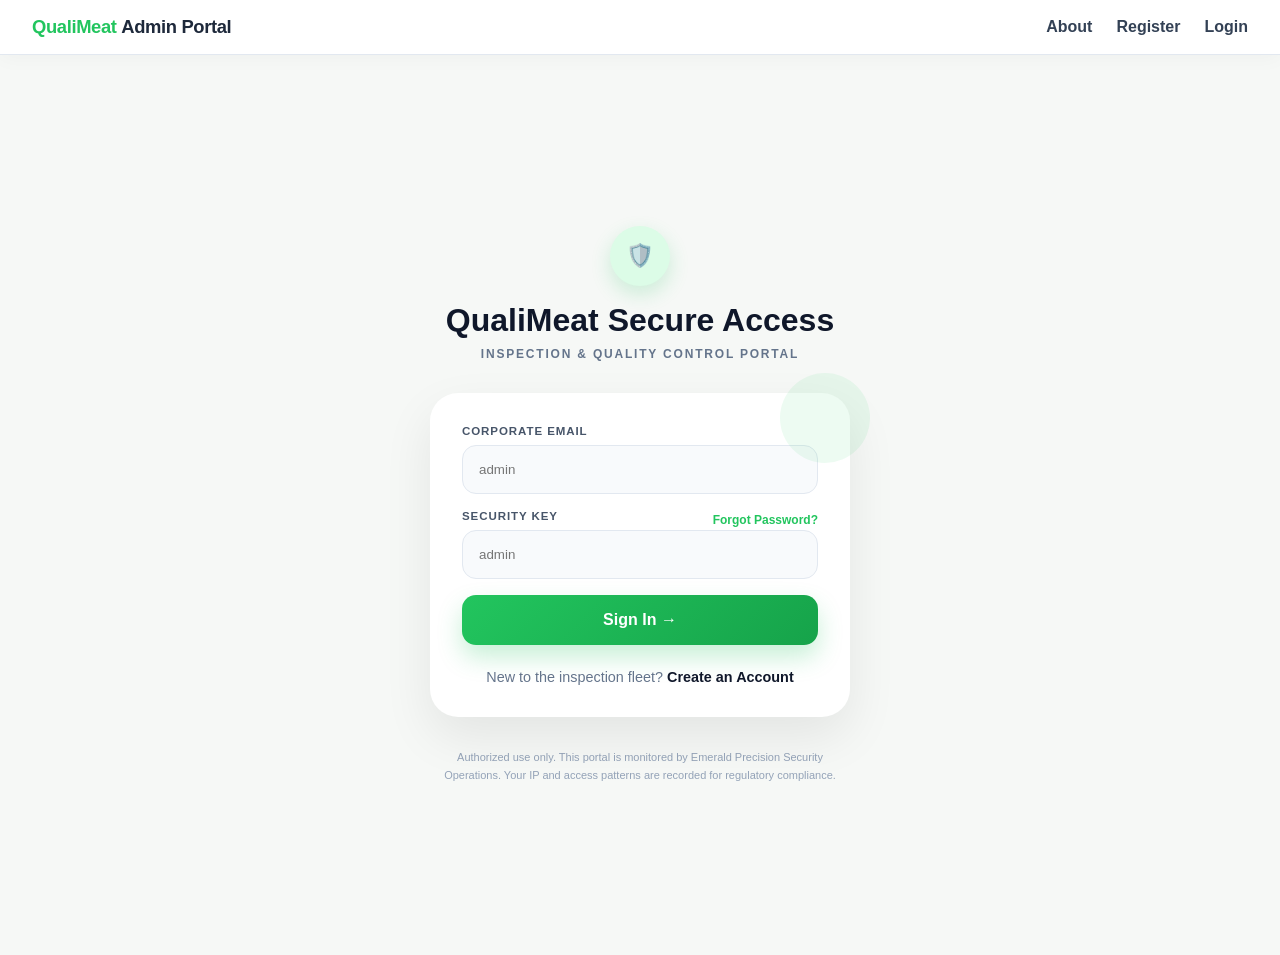
==== index.html @ ae53d0e2 "first commit" ====
<!DOCTYPE html>
<html lang="en">
<head>
  <meta charset="UTF-8">
  <meta name="viewport" content="width=device-width, initial-scale=1.0">
  <title>QualiMeat Secure Access</title>

  <link rel="stylesheet" href="css/global.css">
  <link rel="stylesheet" href="css/auth.css">
  <link rel="stylesheet" href="css/navbar.css">
</head>
<body>

  <div id="navbar-container"></div>

  <main class="auth-wrapper">
    <div class="auth-header">
      <div class="icon-circle">🛡️</div>
      <h1>QualiMeat Secure Access</h1>
      <p>INSPECTION & QUALITY CONTROL PORTAL</p>
    </div>

    <div class="auth-card">
      <div class="green-blob"></div>

        <form onsubmit="login(event)">
          <label>CORPORATE EMAIL</label>
          <input id="email" type="text" placeholder="admin" required>

          <div class="password-row">
            <label>SECURITY KEY</label>
            <a href="#">Forgot Password?</a>
          </div>

          <input id="password" type="password" placeholder="admin" required>

          <button type="submit">Sign In →</button>
        </form>

      <div class="signup-text">
        New to the inspection fleet?
        <a href="register.html">Create an Account</a>
      </div>
    </div>

    <small class="compliance">
      Authorized use only. This portal is monitored by Emerald Precision
      Security Operations. Your IP and access patterns are recorded for
      regulatory compliance.
    </small>
  </main>

  <script src="js/navbar.js"></script>
  <script src="js/auth.js"></script>
</body>
</html>
---- css/global.css ----
:root {
  --primary: #22c55e;
  --primary-dark: #16a34a;
  --bg: #f8fafc;
  --card: #ffffff;
  --text: #0f172a;
  --muted: #64748b;
  --border: #e2e8f0;
}

* {
  margin: 0;
  padding: 0;
  box-sizing: border-box;
  font-family: Inter, Arial, sans-serif;
}

body {
  background: var(--bg);
  color: var(--text);
}

.premium-card {
  background: white;
  padding: 2rem;
  border-radius: 24px;
  box-shadow: 0 15px 35px rgba(0,0,0,0.06);
}
---- css/auth.css ----
body {
  margin: 0;
  background: #f6f8f6;
  font-family: Arial, sans-serif;
}

.auth-wrapper {
  min-height: 100vh;
  display: flex;
  flex-direction: column;
  justify-content: center;
  align-items: center;
  padding: 2rem;
}

.auth-header {
  text-align: center;
  margin-bottom: 2rem;
}

.icon-circle {
  width: 60px;
  height: 60px;
  border-radius: 50%;
  background: #dcfce7;
  display: flex;
  justify-content: center;
  align-items: center;
  margin: 0 auto 1rem;
  font-size: 1.4rem;
  box-shadow: 0 8px 20px rgba(34, 197, 94, 0.2);
}

.auth-header h1 {
  margin: 0;
  font-size: 2rem;
  font-weight: 800;
  color: #0f172a;
}

.auth-header p {
  margin-top: 0.5rem;
  font-size: 0.75rem;
  letter-spacing: 0.15em;
  color: #64748b;
  font-weight: 700;
}

.auth-card {
  width: 420px;
  background: white;
  border-radius: 28px;
  padding: 2rem;
  position: relative;
  box-shadow: 0 20px 50px rgba(0,0,0,0.08);
}

.green-blob {
  position: absolute;
  width: 90px;
  height: 90px;
  background: rgba(34, 197, 94, 0.08);
  border-radius: 50%;
  top: -20px;
  right: -20px;
}

label {
  display: block;
  font-size: 0.72rem;
  font-weight: 800;
  color: #475569;
  letter-spacing: 0.08em;
  margin-bottom: 0.5rem;
}

input {
  width: 100%;
  padding: 1rem;
  border-radius: 14px;
  border: 1px solid #e2e8f0;
  background: #f8fafc;
  margin-bottom: 1rem;
  box-sizing: border-box;
}

.password-row {
  display: flex;
  justify-content: space-between;
  align-items: center;
}

.password-row a {
  font-size: 0.75rem;
  color: #22c55e;
  text-decoration: none;
  font-weight: 700;
}

button {
  width: 100%;
  padding: 1rem;
  border: none;
  border-radius: 14px;
  background: linear-gradient(135deg, #22c55e, #16a34a);
  color: white;
  font-weight: 800;
  font-size: 1rem;
  cursor: pointer;
  box-shadow: 0 12px 24px rgba(34, 197, 94, 0.25);
}

.signup-text {
  text-align: center;
  margin-top: 1.5rem;
  font-size: 0.9rem;
  color: #64748b;
}

.signup-text a {
  color: #0f172a;
  font-weight: 800;
  text-decoration: none;
}

.compliance {
  margin-top: 2rem;
  max-width: 420px;
  text-align: center;
  font-size: 11px;
  color: #94a3b8;
  line-height: 1.6;
}
---- css/navbar.css ----
.navbar {
    width: 100%;
    background: white;
    padding: 1rem 2rem;
    display: flex;
    justify-content: space-between;
    align-items: center;
    border-bottom: 1px solid #e2e8f0;
    box-shadow: 0 4px 20px rgba(0,0,0,0.03);
}

.logo {
    font-size: 1.2rem;
    font-weight: 800;
    color: #0f172a;
}

.nav-links {
    display: flex;
    list-style: none;
    gap: 1.5rem;
}

.nav-links a {
    text-decoration: none;
    font-weight: 600;
    color: #334155;
}

.top-navbar {
  width: 100%;
  height: 64px;
  background: #ffffff;
  border-bottom: 1px solid #e5e7eb;
  display: flex;
  align-items: center;
  padding: 0 84px;
  box-sizing: border-box;
}

.brand-logo {
  font-size: 1.15rem;
  font-weight: 800;
  letter-spacing: -0.02em;
  font-family: Arial, sans-serif;
}

.brand-green {
  color: #22c55e;
}

.brand-dark {
  color: #1e293b;
}
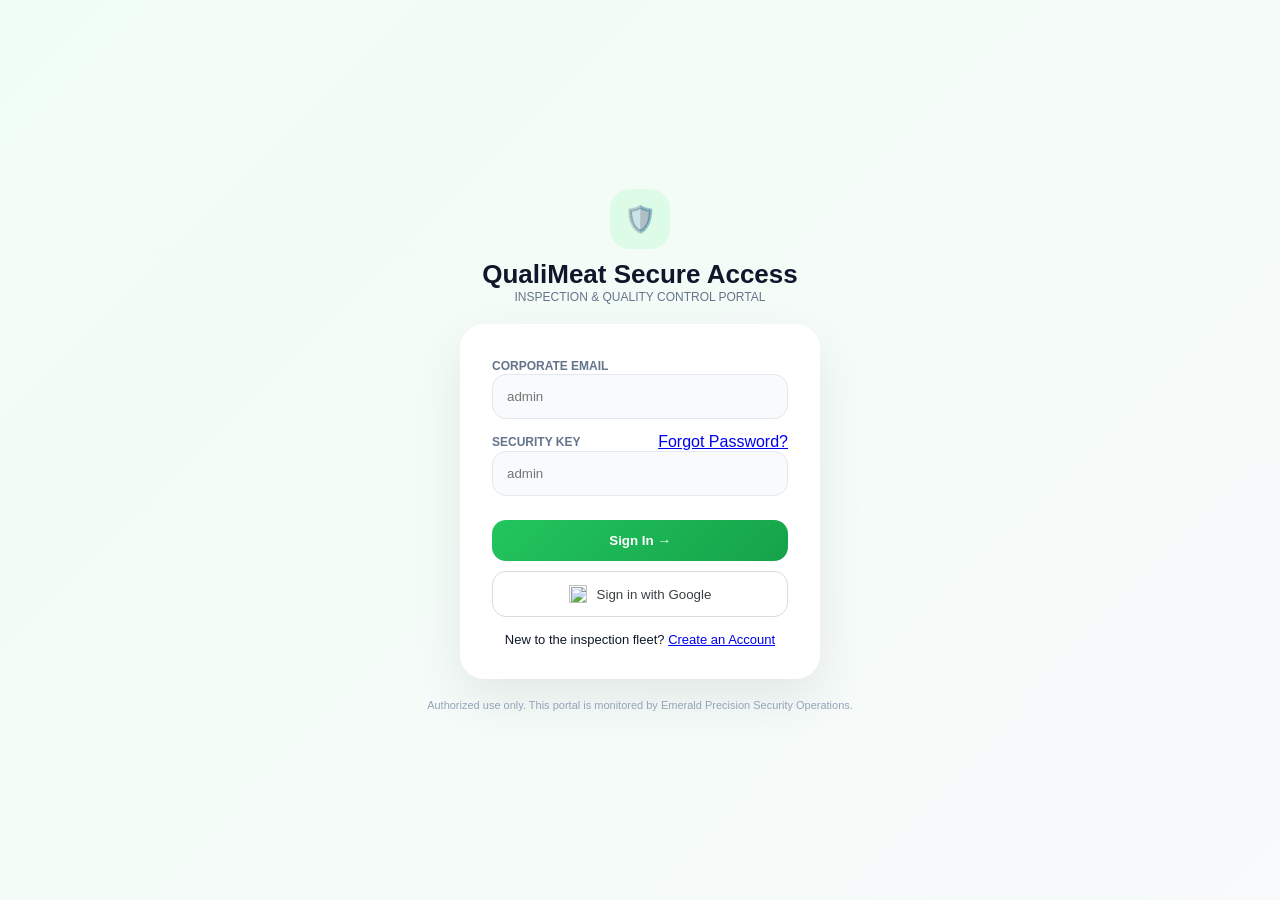
==== commit a15177fc: "Added Google Sign in" ====
--- a/index.html
+++ b/index.html
@@ -5,9 +5,10 @@
   <meta name="viewport" content="width=device-width, initial-scale=1.0">
   <title>QualiMeat Secure Access</title>
 
+  <link rel="stylesheet" href="css/navbar.css">
   <link rel="stylesheet" href="css/global.css">
   <link rel="stylesheet" href="css/auth.css">
-  <link rel="stylesheet" href="css/navbar.css">
+
 </head>
 <body>
 
@@ -21,21 +22,28 @@
     </div>
 
     <div class="auth-card">
-      <div class="green-blob"></div>
+      <form onsubmit="login(event)">
+        
+        <label>CORPORATE EMAIL</label>
+        <input id="email" type="text" placeholder="admin" required>
 
-        <form onsubmit="login(event)">
-          <label>CORPORATE EMAIL</label>
-          <input id="email" type="text" placeholder="admin" required>
+        <div class="password-row">
+          <label>SECURITY KEY</label>
+          <a href="#">Forgot Password?</a>
+        </div>
 
-          <div class="password-row">
-            <label>SECURITY KEY</label>
-            <a href="#">Forgot Password?</a>
-          </div>
+        <input id="password" type="password" placeholder="admin" required>
 
-          <input id="password" type="password" placeholder="admin" required>
+        <button type="submit" class="primary-btn">
+          Sign In →
+        </button>
 
-          <button type="submit">Sign In →</button>
-        </form>
+        <button type="button" class="google-btn" onclick="googleLogin()">
+          <img src="https://www.gstatic.com/firebasejs/ui/2.0.0/images/auth/google.svg">
+          <span>Sign in with Google</span>
+        </button>
+
+      </form>
 
       <div class="signup-text">
         New to the inspection fleet?
@@ -45,12 +53,12 @@
 
     <small class="compliance">
       Authorized use only. This portal is monitored by Emerald Precision
-      Security Operations. Your IP and access patterns are recorded for
-      regulatory compliance.
+      Security Operations.
     </small>
   </main>
 
-  <script src="js/navbar.js"></script>
-  <script src="js/auth.js"></script>
+<script type="module" src="js/sidebar.js"></script>
+  <script type="module" src="js/auth.js"></script>
+
 </body>
 </html>
--- a/css/global.css
+++ b/css/global.css
@@ -6,6 +6,7 @@
   --text: #0f172a;
   --muted: #64748b;
   --border: #e2e8f0;
+  --sidebar-width: 260px; /* Using a variable makes it easier to manage */
 }
 
 * {
@@ -15,14 +16,29 @@
   font-family: Inter, Arial, sans-serif;
 }
 
-body {
+html, body {
   background: var(--bg);
   color: var(--text);
+  overflow-x: hidden; /* Prevents side-to-side scrolling */
 }
 
-.premium-card {
-  background: white;
-  padding: 2rem;
-  border-radius: 24px;
-  box-shadow: 0 15px 35px rgba(0,0,0,0.06);
+/* 🔥 SIDEBAR FIX: Lock it to the left edge permanently */
+.sidebar {
+  position: fixed; 
+  top: 0;
+  left: 0;
+  width: var(--sidebar-width);
+  height: 100vh;
+  background: var(--card); /* Ensures the sidebar has a solid white background */
+  z-index: 1000; /* Keeps it layered above all charts and tables */
+  border-right: 1px solid var(--border); /* Matches the clean line in your dashboard */
+}
+
+/* 🔥 MAIN CONTENT FIX: Push it to the right */
+.main-content {
+  margin-left: var(--sidebar-width);
+  width: calc(100% - var(--sidebar-width)); 
+  padding: 30px; 
+  min-height: 100vh;
+  box-sizing: border-box;
 }
--- a/css/auth.css
+++ b/css/auth.css
@@ -1,133 +1,134 @@
+/* PAGE */
 body {
-  margin: 0;
-  background: #f6f8f6;
+  display: flex;
+  justify-content: center;
+  align-items: center;
+  min-height: 100vh;
+  background: linear-gradient(135deg, #f0fdf4, #f8fafc);
   font-family: Arial, sans-serif;
 }
 
+/* WRAPPER */
 .auth-wrapper {
-  min-height: 100vh;
   display: flex;
   flex-direction: column;
-  justify-content: center;
   align-items: center;
-  padding: 2rem;
+  gap: 20px;
 }
 
+/* HEADER */
 .auth-header {
   text-align: center;
-  margin-bottom: 2rem;
 }
 
+.auth-header h1 {
+  font-size: 26px;
+}
+
+.auth-header p {
+  font-size: 12px;
+  color: #64748b;
+}
+
+/* ICON */
 .icon-circle {
   width: 60px;
   height: 60px;
-  border-radius: 50%;
   background: #dcfce7;
+  border-radius: 20px;
   display: flex;
+  align-items: center;
   justify-content: center;
-  align-items: center;
-  margin: 0 auto 1rem;
-  font-size: 1.4rem;
-  box-shadow: 0 8px 20px rgba(34, 197, 94, 0.2);
+  font-size: 26px;
+  margin: 0 auto 10px;
 }
 
-.auth-header h1 {
-  margin: 0;
-  font-size: 2rem;
-  font-weight: 800;
-  color: #0f172a;
-}
-
-.auth-header p {
-  margin-top: 0.5rem;
-  font-size: 0.75rem;
-  letter-spacing: 0.15em;
-  color: #64748b;
-  font-weight: 700;
-}
-
+/* CARD */
 .auth-card {
-  width: 420px;
+  width: 360px;
   background: white;
-  border-radius: 28px;
-  padding: 2rem;
-  position: relative;
+  padding: 32px;
+  border-radius: 24px;
   box-shadow: 0 20px 50px rgba(0,0,0,0.08);
 }
 
-.green-blob {
-  position: absolute;
-  width: 90px;
-  height: 90px;
-  background: rgba(34, 197, 94, 0.08);
-  border-radius: 50%;
-  top: -20px;
-  right: -20px;
-}
-
-label {
-  display: block;
-  font-size: 0.72rem;
-  font-weight: 800;
-  color: #475569;
-  letter-spacing: 0.08em;
-  margin-bottom: 0.5rem;
-}
-
+/* INPUT */
 input {
   width: 100%;
-  padding: 1rem;
+  padding: 14px;
+  margin-bottom: 14px;
   border-radius: 14px;
   border: 1px solid #e2e8f0;
   background: #f8fafc;
-  margin-bottom: 1rem;
-  box-sizing: border-box;
 }
 
+input:focus {
+  outline: none;
+  border-color: #22c55e;
+  background: white;
+}
+
+/* LABEL */
+label {
+  font-size: 12px;
+  font-weight: bold;
+  color: #64748b;
+}
+
+/* PASSWORD ROW */
 .password-row {
   display: flex;
   justify-content: space-between;
   align-items: center;
 }
 
-.password-row a {
-  font-size: 0.75rem;
-  color: #22c55e;
-  text-decoration: none;
-  font-weight: 700;
+/* BUTTON BASE */
+button {
+  width: 100%;
+  padding: 13px;
+  border-radius: 14px;
+  border: none;
+  cursor: pointer;
+  margin-top: 10px;
 }
 
-button {
-  width: 100%;
-  padding: 1rem;
-  border: none;
-  border-radius: 14px;
+/* PRIMARY */
+.primary-btn {
   background: linear-gradient(135deg, #22c55e, #16a34a);
   color: white;
-  font-weight: 800;
-  font-size: 1rem;
-  cursor: pointer;
-  box-shadow: 0 12px 24px rgba(34, 197, 94, 0.25);
+  font-weight: bold;
 }
 
-.signup-text {
-  text-align: center;
-  margin-top: 1.5rem;
-  font-size: 0.9rem;
-  color: #64748b;
+.primary-btn:hover {
+  box-shadow: 0 8px 20px rgba(34,197,94,0.3);
 }
 
-.signup-text a {
-  color: #0f172a;
-  font-weight: 800;
-  text-decoration: none;
+/* GOOGLE BUTTON */
+.google-btn {
+  background: white;
+  border: 1px solid #dadce0;
+  color: #3c4043;
+  display: flex;
+  align-items: center;
+  justify-content: center;
+  gap: 10px;
 }
 
+.google-btn img {
+  width: 18px;
+  height: 18px;
+}
+
+/* SIGNUP */
+.signup-text {
+  margin-top: 15px;
+  text-align: center;
+  font-size: 13px;
+}
+
+/* FOOTER */
 .compliance {
-  margin-top: 2rem;
-  max-width: 420px;
-  text-align: center;
   font-size: 11px;
   color: #94a3b8;
-  line-height: 1.6;
+  text-align: center;
 }
